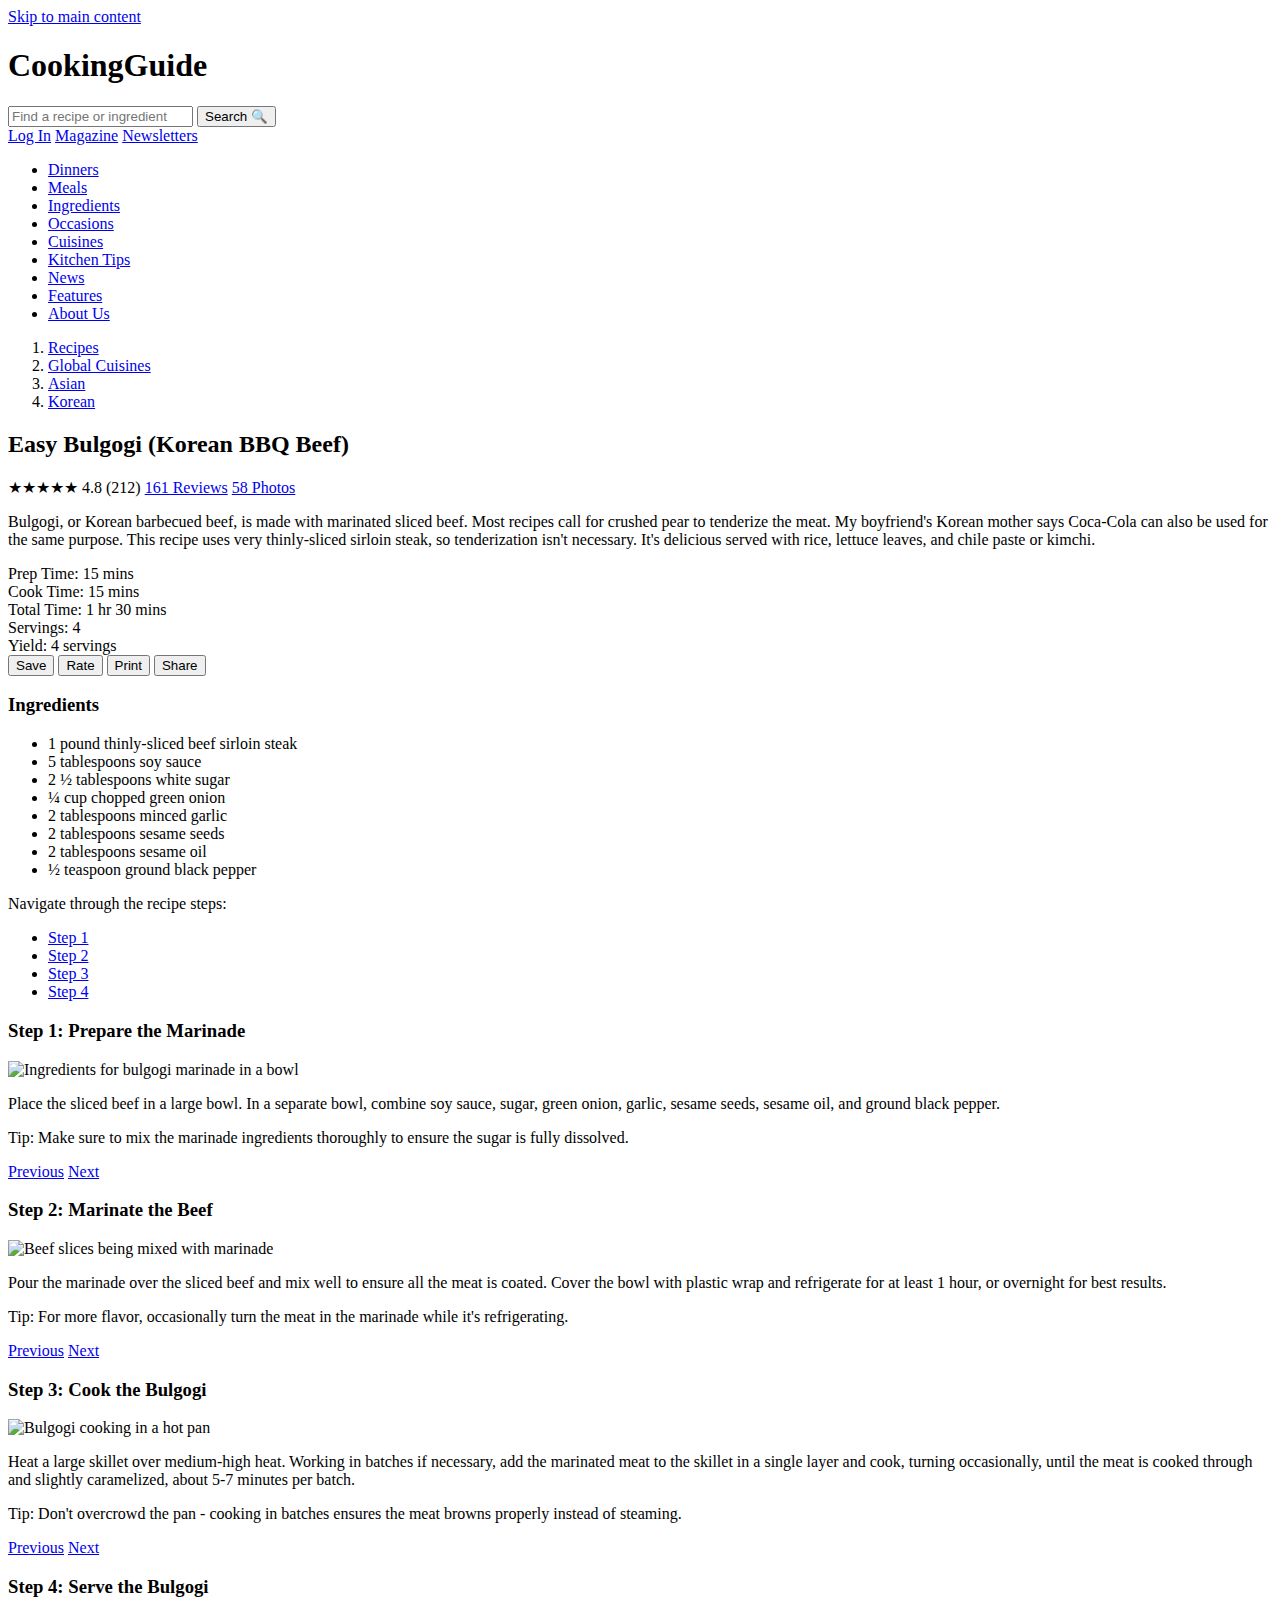
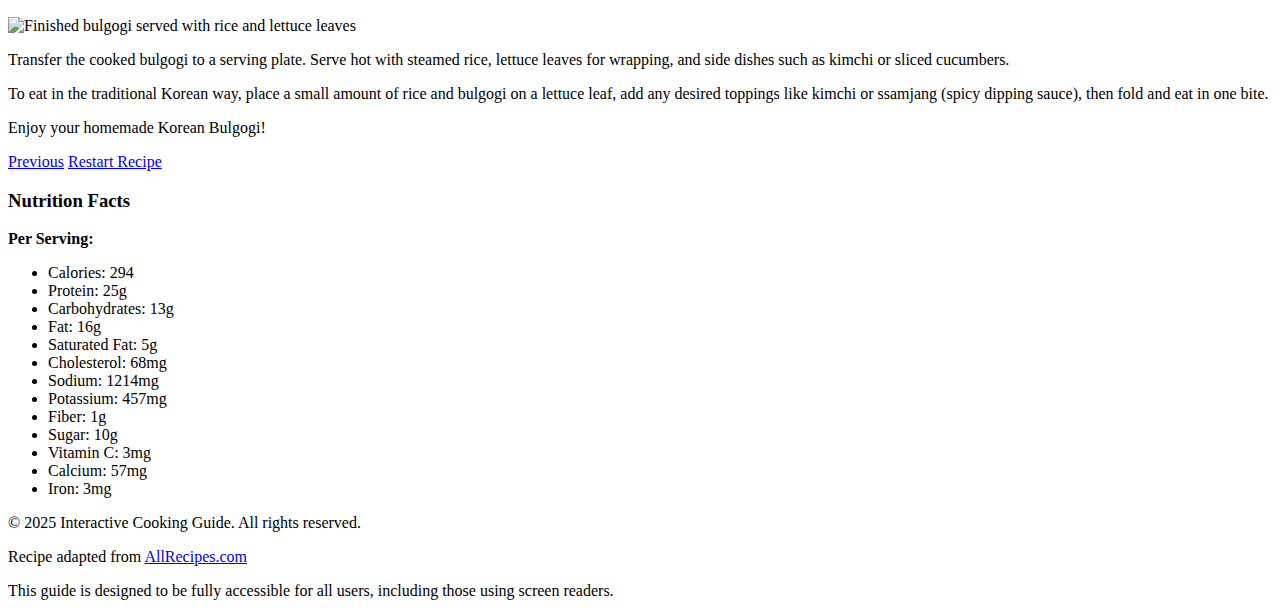
==== cooking_guide/index.html @ 0dde16ce "Added html structure for cooking guide" ====
<!DOCTYPE html>
<html lang="en">
<head>
    <meta charset="UTF-8">
    <meta name="viewport" content="width=device-width, initial-scale=1.0">
    <title>Interactive Cooking Guide - Easy Bulgogi (Korean BBQ Beef)</title>
    <meta name="description" content="An accessible, step-by-step guide to cooking delicious Korean Bulgogi">
    <link rel="stylesheet" href="styles.css">
</head>
<body>
    <!-- Skip to main content link for accessibility -->
    <a href="#main-content" class="skip-link">Skip to main content</a>

    <header id="page-header">
        <div class="container">
            <div class="header-top">
                <div class="logo">
                    <h1>CookingGuide</h1>
                </div>
                <div class="search-bar">
                    <form role="search" aria-label="Site">
                        <input type="search" placeholder="Find a recipe or ingredient" aria-label="Search for recipes">
                        <button type="submit" aria-label="Submit search">
                            <span class="sr-only">Search</span>
                            🔍
                        </button>
                    </form>
                </div>
                <div class="user-actions">
                    <a href="#" class="user-action-link">Log In</a>
                    <a href="#" class="user-action-link">Magazine</a>
                    <a href="#" class="user-action-link">Newsletters</a>
                </div>
            </div>
            <nav class="main-nav" aria-label="Main">
                <ul class="nav-list">
                    <li><a href="#" class="nav-link">Dinners</a></li>
                    <li><a href="#" class="nav-link">Meals</a></li>
                    <li><a href="#" class="nav-link">Ingredients</a></li>
                    <li><a href="#" class="nav-link">Occasions</a></li>
                    <li><a href="#" class="nav-link">Cuisines</a></li>
                    <li><a href="#" class="nav-link">Kitchen Tips</a></li>
                    <li><a href="#" class="nav-link">News</a></li>
                    <li><a href="#" class="nav-link">Features</a></li>
                    <li><a href="#" class="nav-link">About Us</a></li>
                </ul>
            </nav>
        </div>
    </header>

    <div class="breadcrumb-nav">
        <div class="container">
            <nav aria-label="Breadcrumb">
                <ol class="breadcrumb-list">
                    <li><a href="#">Recipes</a></li>
                    <li><a href="#">Global Cuisines</a></li>
                    <li><a href="#">Asian</a></li>
                    <li><a href="#">Korean</a></li>
                </ol>
            </nav>
        </div>
    </div>

    <main id="main-content">
        <article class="recipe" itemscope itemtype="https://schema.org/Recipe">
            <header class="recipe-header">
                <div class="container">
                    <h2 itemprop="name">Easy Bulgogi (Korean BBQ Beef)</h2>
                    
                    <div class="recipe-rating">
                        <span class="stars">★★★★★</span>
                        <span class="rating-value" itemprop="ratingValue">4.8</span>
                        <span class="rating-count">(212)</span>
                        <a href="#" class="reviews-link">161 Reviews</a>
                        <a href="#" class="photos-link">58 Photos</a>
                    </div>
                    
                    <p class="recipe-intro" itemprop="description">Bulgogi, or Korean barbecued beef, is made with marinated sliced beef. Most recipes call for crushed pear to tenderize the meat. My boyfriend's Korean mother says Coca-Cola can also be used for the same purpose. This recipe uses very thinly-sliced sirloin steak, so tenderization isn't necessary. It's delicious served with rice, lettuce leaves, and chile paste or kimchi.</p>
                    
                    <div class="recipe-meta">
                        <div class="meta-item" itemprop="prepTime" content="PT15M">
                            <span class="meta-label">Prep Time:</span>
                            <span class="meta-value">15 mins</span>
                        </div>
                        <div class="meta-item" itemprop="cookTime" content="PT15M">
                            <span class="meta-label">Cook Time:</span>
                            <span class="meta-value">15 mins</span>
                        </div>
                        <div class="meta-item" itemprop="totalTime" content="PT1H30M">
                            <span class="meta-label">Total Time:</span>
                            <span class="meta-value">1 hr 30 mins</span>
                        </div>
                        <div class="meta-item">
                            <span class="meta-label">Servings:</span>
                            <span class="meta-value" itemprop="recipeYield">4</span>
                        </div>
                        <div class="meta-item">
                            <span class="meta-label">Yield:</span>
                            <span class="meta-value">4 servings</span>
                        </div>
                    </div>
                    
                    <div class="recipe-actions">
                        <button class="action-button save-button">Save</button>
                        <button class="action-button rate-button">Rate</button>
                        <button class="action-button print-button">Print</button>
                        <button class="action-button share-button">Share</button>
                    </div>
                </div>
            </header>

            <!-- Recipe ingredients -->
            <section id="ingredients" class="recipe-section">
                <div class="container">
                    <h3>Ingredients</h3>
                    <ul class="ingredients-list" itemprop="recipeIngredient">
                        <li>1 pound thinly-sliced beef sirloin steak</li>
                        <li>5 tablespoons soy sauce</li>
                        <li>2 ½ tablespoons white sugar</li>
                        <li>¼ cup chopped green onion</li>
                        <li>2 tablespoons minced garlic</li>
                        <li>2 tablespoons sesame seeds</li>
                        <li>2 tablespoons sesame oil</li>
                        <li>½ teaspoon ground black pepper</li>
                    </ul>
                </div>
            </section>

            <!-- Step navigation -->
            <nav class="step-navigation" aria-label="Recipe steps navigation">
                <div class="container">
                    <p>Navigate through the recipe steps:</p>
                    <ul class="step-nav-list">
                        <li><a href="#step1" class="step-link" aria-current="page">Step 1</a></li>
                        <li><a href="#step2" class="step-link">Step 2</a></li>
                        <li><a href="#step3" class="step-link">Step 3</a></li>
                        <li><a href="#step4" class="step-link">Step 4</a></li>
                    </ul>
                </div>
            </nav>

            <!-- Recipe steps -->
            <div class="steps-container">
                <!-- Step 1 - Visible by default -->
                <section id="step1" class="step" tabindex="-1" itemprop="recipeInstructions">
                    <div class="container">
                        <h3>Step 1: Prepare the Marinade</h3>
                        <div class="step-content">
                            <div class="step-image">
                                <img src="assets/step1.jpg" alt="Ingredients for bulgogi marinade in a bowl" width="400" height="300">
                            </div>
                            <div class="step-instructions">
                                <p>Place the sliced beef in a large bowl. In a separate bowl, combine soy sauce, sugar, green onion, garlic, sesame seeds, sesame oil, and ground black pepper.</p>
                                <p>Tip: Make sure to mix the marinade ingredients thoroughly to ensure the sugar is fully dissolved.</p>
                            </div>
                        </div>
                        <div class="step-navigation-controls">
                            <a href="#step1" class="nav-button prev" aria-label="Current step: Step 1" tabindex="0">Previous</a>
                            <a href="#step2" class="nav-button next" aria-label="Go to Step 2" tabindex="0">Next</a>
                        </div>
                    </div>
                </section>

                <!-- Step 2 - Hidden by default -->
                <section id="step2" class="step" tabindex="-1" aria-hidden="true" itemprop="recipeInstructions">
                    <div class="container">
                        <h3>Step 2: Marinate the Beef</h3>
                        <div class="step-content">
                            <div class="step-image">
                                <img src="/placeholder.svg?height=300&width=400" alt="Beef slices being mixed with marinade" width="400" height="300">
                            </div>
                            <div class="step-instructions">
                                <p>Pour the marinade over the sliced beef and mix well to ensure all the meat is coated. Cover the bowl with plastic wrap and refrigerate for at least 1 hour, or overnight for best results.</p>
                                <p>Tip: For more flavor, occasionally turn the meat in the marinade while it's refrigerating.</p>
                            </div>
                        </div>
                        <div class="step-navigation-controls">
                            <a href="#step1" class="nav-button prev" aria-label="Go back to Step 1" tabindex="0">Previous</a>
                            <a href="#step3" class="nav-button next" aria-label="Go to Step 3" tabindex="0">Next</a>
                        </div>
                    </div>
                </section>

                <!-- Step 3 - Hidden by default -->
                <section id="step3" class="step" tabindex="-1" aria-hidden="true" itemprop="recipeInstructions">
                    <div class="container">
                        <h3>Step 3: Cook the Bulgogi</h3>
                        <div class="step-content">
                            <div class="step-image">
                                <img src="/placeholder.svg?height=300&width=400" alt="Bulgogi cooking in a hot pan" width="400" height="300">
                            </div>
                            <div class="step-instructions">
                                <p>Heat a large skillet over medium-high heat. Working in batches if necessary, add the marinated meat to the skillet in a single layer and cook, turning occasionally, until the meat is cooked through and slightly caramelized, about 5-7 minutes per batch.</p>
                                <p>Tip: Don't overcrowd the pan - cooking in batches ensures the meat browns properly instead of steaming.</p>
                            </div>
                        </div>
                        <div class="step-navigation-controls">
                            <a href="#step2" class="nav-button prev" aria-label="Go back to Step 2" tabindex="0">Previous</a>
                            <a href="#step4" class="nav-button next" aria-label="Go to Step 4" tabindex="0">Next</a>
                        </div>
                    </div>
                </section>

                <!-- Step 4 - Hidden by default -->
                <section id="step4" class="step" tabindex="-1" aria-hidden="true" itemprop="recipeInstructions">
                    <div class="container">
                        <h3>Step 4: Serve the Bulgogi</h3>
                        <div class="step-content">
                            <div class="step-image">
                                <img src="/placeholder.svg?height=300&width=400" alt="Finished bulgogi served with rice and lettuce leaves" width="400" height="300">
                            </div>
                            <div class="step-instructions">
                                <p>Transfer the cooked bulgogi to a serving plate. Serve hot with steamed rice, lettuce leaves for wrapping, and side dishes such as kimchi or sliced cucumbers.</p>
                                <p>To eat in the traditional Korean way, place a small amount of rice and bulgogi on a lettuce leaf, add any desired toppings like kimchi or ssamjang (spicy dipping sauce), then fold and eat in one bite.</p>
                                <p>Enjoy your homemade Korean Bulgogi!</p>
                            </div>
                        </div>
                        <div class="step-navigation-controls">
                            <a href="#step3" class="nav-button prev" aria-label="Go back to Step 3" tabindex="0">Previous</a>
                            <a href="#step1" class="nav-button restart" aria-label="Restart recipe from Step 1" tabindex="0">Restart Recipe</a>
                        </div>
                    </div>
                </section>
            </div>

            <!-- Nutrition Facts -->
            <section id="nutrition" class="recipe-section">
                <div class="container">
                    <h3>Nutrition Facts</h3>
                    <div class="nutrition-facts" itemprop="nutrition" itemscope itemtype="https://schema.org/NutritionInformation">
                        <p><strong>Per Serving:</strong></p>
                        <ul class="nutrition-list">
                            <li><span class="nutrient-label">Calories:</span> <span itemprop="calories">294</span></li>
                            <li><span class="nutrient-label">Protein:</span> <span itemprop="proteinContent">25g</span></li>
                            <li><span class="nutrient-label">Carbohydrates:</span> <span itemprop="carbohydrateContent">13g</span></li>
                            <li><span class="nutrient-label">Fat:</span> <span itemprop="fatContent">16g</span></li>
                            <li><span class="nutrient-label">Saturated Fat:</span> <span itemprop="saturatedFatContent">5g</span></li>
                            <li><span class="nutrient-label">Cholesterol:</span> <span itemprop="cholesterolContent">68mg</span></li>
                            <li><span class="nutrient-label">Sodium:</span> <span itemprop="sodiumContent">1214mg</span></li>
                            <li><span class="nutrient-label">Potassium:</span> <span>457mg</span></li>
                            <li><span class="nutrient-label">Fiber:</span> <span itemprop="fiberContent">1g</span></li>
                            <li><span class="nutrient-label">Sugar:</span> <span itemprop="sugarContent">10g</span></li>
                            <li><span class="nutrient-label">Vitamin C:</span> <span>3mg</span></li>
                            <li><span class="nutrient-label">Calcium:</span> <span>57mg</span></li>
                            <li><span class="nutrient-label">Iron:</span> <span>3mg</span></li>
                        </ul>
                    </div>
                </div>
            </section>
        </article>
    </main>

    <footer id="page-footer">
        <div class="container">
            <p>&copy; 2025 Interactive Cooking Guide. All rights reserved.</p>
            <p>Recipe adapted from <a href="https://www.allrecipes.com/recipe/246172/easy-bulgogi-korean-bbq-beef/" target="_blank" rel="noopener">AllRecipes.com</a></p>
            <p>This guide is designed to be fully accessible for all users, including those using screen readers.</p>
        </div>
    </footer>
</body>
</html>
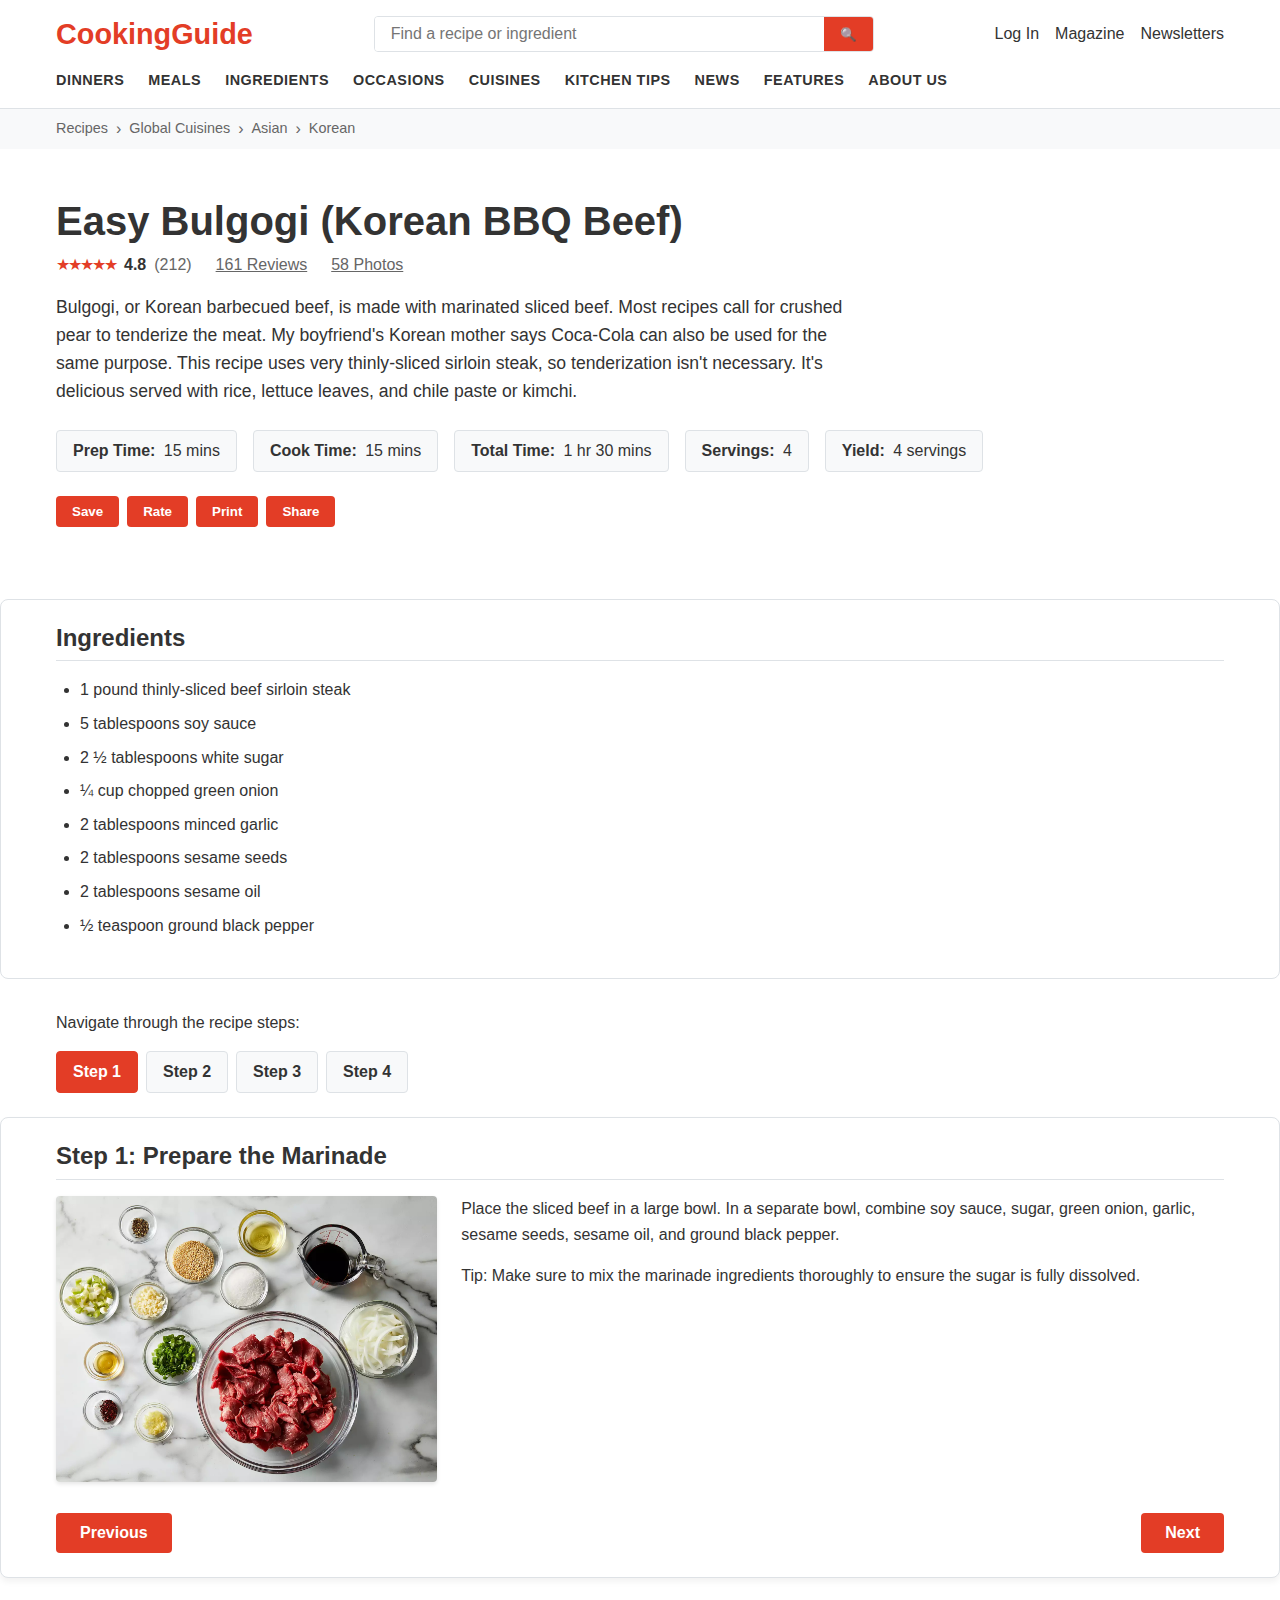
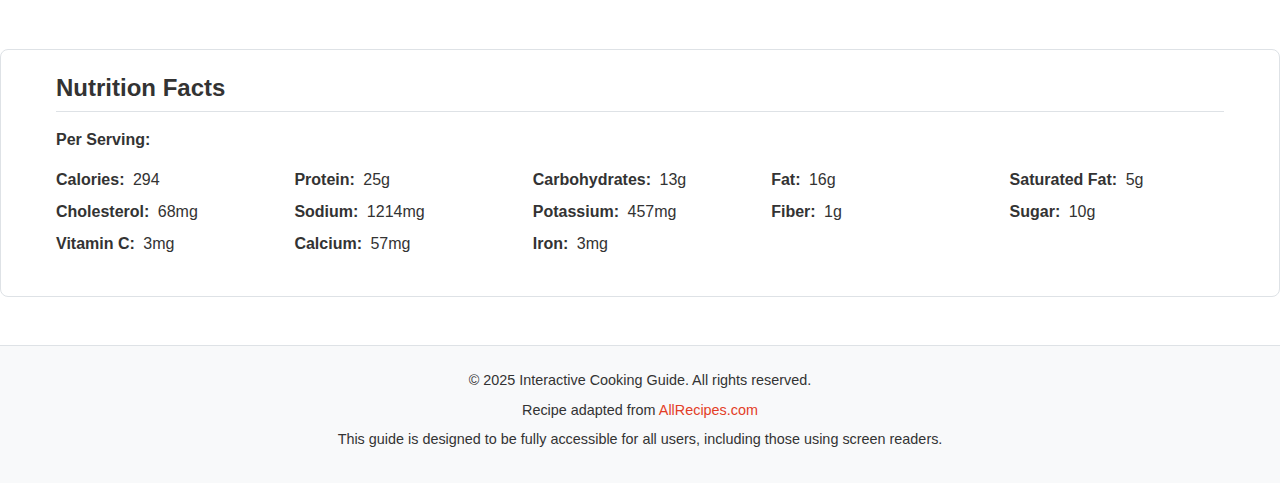
==== commit 5f2b7380: "Connected assets and added css styling" ====
--- a/cooking_guide/index.html
+++ b/cooking_guide/index.html
@@ -141,33 +141,13 @@
 
             <!-- Recipe steps -->
             <div class="steps-container">
-                <!-- Step 1 - Visible by default -->
-                <section id="step1" class="step" tabindex="-1" itemprop="recipeInstructions">
-                    <div class="container">
-                        <h3>Step 1: Prepare the Marinade</h3>
-                        <div class="step-content">
-                            <div class="step-image">
-                                <img src="assets/step1.jpg" alt="Ingredients for bulgogi marinade in a bowl" width="400" height="300">
-                            </div>
-                            <div class="step-instructions">
-                                <p>Place the sliced beef in a large bowl. In a separate bowl, combine soy sauce, sugar, green onion, garlic, sesame seeds, sesame oil, and ground black pepper.</p>
-                                <p>Tip: Make sure to mix the marinade ingredients thoroughly to ensure the sugar is fully dissolved.</p>
-                            </div>
-                        </div>
-                        <div class="step-navigation-controls">
-                            <a href="#step1" class="nav-button prev" aria-label="Current step: Step 1" tabindex="0">Previous</a>
-                            <a href="#step2" class="nav-button next" aria-label="Go to Step 2" tabindex="0">Next</a>
-                        </div>
-                    </div>
-                </section>
-
                 <!-- Step 2 - Hidden by default -->
                 <section id="step2" class="step" tabindex="-1" aria-hidden="true" itemprop="recipeInstructions">
                     <div class="container">
                         <h3>Step 2: Marinate the Beef</h3>
                         <div class="step-content">
                             <div class="step-image">
-                                <img src="/placeholder.svg?height=300&width=400" alt="Beef slices being mixed with marinade" width="400" height="300">
+                                <img src="assets/step2.jpg" alt="Beef slices being mixed with marinade" width="400" height="300">
                             </div>
                             <div class="step-instructions">
                                 <p>Pour the marinade over the sliced beef and mix well to ensure all the meat is coated. Cover the bowl with plastic wrap and refrigerate for at least 1 hour, or overnight for best results.</p>
@@ -187,7 +167,7 @@
                         <h3>Step 3: Cook the Bulgogi</h3>
                         <div class="step-content">
                             <div class="step-image">
-                                <img src="/placeholder.svg?height=300&width=400" alt="Bulgogi cooking in a hot pan" width="400" height="300">
+                                <img src="assets/step3.jpg" alt="Bulgogi cooking in a hot pan" width="400" height="300">
                             </div>
                             <div class="step-instructions">
                                 <p>Heat a large skillet over medium-high heat. Working in batches if necessary, add the marinated meat to the skillet in a single layer and cook, turning occasionally, until the meat is cooked through and slightly caramelized, about 5-7 minutes per batch.</p>
@@ -207,7 +187,7 @@
                         <h3>Step 4: Serve the Bulgogi</h3>
                         <div class="step-content">
                             <div class="step-image">
-                                <img src="/placeholder.svg?height=300&width=400" alt="Finished bulgogi served with rice and lettuce leaves" width="400" height="300">
+                                <img src="assets/step4.jpg" alt="Finished bulgogi served with rice and lettuce leaves" width="400" height="300">
                             </div>
                             <div class="step-instructions">
                                 <p>Transfer the cooked bulgogi to a serving plate. Serve hot with steamed rice, lettuce leaves for wrapping, and side dishes such as kimchi or sliced cucumbers.</p>
@@ -218,6 +198,26 @@
                         <div class="step-navigation-controls">
                             <a href="#step3" class="nav-button prev" aria-label="Go back to Step 3" tabindex="0">Previous</a>
                             <a href="#step1" class="nav-button restart" aria-label="Restart recipe from Step 1" tabindex="0">Restart Recipe</a>
+                        </div>
+                    </div>
+                </section>
+                
+                <!-- Step 1 - Visible by default (MOVED TO END) -->
+                <section id="step1" class="step" tabindex="-1" itemprop="recipeInstructions">
+                    <div class="container">
+                        <h3>Step 1: Prepare the Marinade</h3>
+                        <div class="step-content">
+                            <div class="step-image">
+                                <img src="assets/step1.jpg" alt="Ingredients for bulgogi marinade in a bowl" width="400" height="300">
+                            </div>
+                            <div class="step-instructions">
+                                <p>Place the sliced beef in a large bowl. In a separate bowl, combine soy sauce, sugar, green onion, garlic, sesame seeds, sesame oil, and ground black pepper.</p>
+                                <p>Tip: Make sure to mix the marinade ingredients thoroughly to ensure the sugar is fully dissolved.</p>
+                            </div>
+                        </div>
+                        <div class="step-navigation-controls">
+                            <a href="#step1" class="nav-button prev" aria-label="Current step: Step 1" tabindex="0">Previous</a>
+                            <a href="#step2" class="nav-button next" aria-label="Go to Step 2" tabindex="0">Next</a>
                         </div>
                     </div>
                 </section>
--- a/cooking_guide/styles.css
+++ b/cooking_guide/styles.css
@@ -0,0 +1,637 @@
+/* ---------- Base Styles ---------- */
+:root {
+    /* Color variables */
+    --color-primary: #e33d26;
+    --color-primary-dark: #c73520;
+    --color-primary-light: #f15a46;
+    --color-secondary: #f8f9fa;
+    --color-text: #333333;
+    --color-text-light: #666666;
+    --color-background: #ffffff;
+    --color-background-alt: #f8f9fa;
+    --color-border: #dee2e6;
+    --color-focus: #e33d26;
+    
+    /* Spacing variables */
+    --spacing-xs: 0.25rem;
+    --spacing-sm: 0.5rem;
+    --spacing-md: 1rem;
+    --spacing-lg: 1.5rem;
+    --spacing-xl: 2rem;
+    --spacing-xxl: 3rem;
+    
+    /* Typography variables */
+    --font-family-base: -apple-system, BlinkMacSystemFont, "Segoe UI", Roboto, Oxygen, Ubuntu, Cantarell, "Open Sans", "Helvetica Neue", sans-serif;
+    --font-size-base: 1rem;
+    --line-height-base: 1.5;
+}
+
+/* Reset and base styles */
+* {
+    box-sizing: border-box;
+    margin: 0;
+    padding: 0;
+}
+
+html {
+    font-size: 16px;
+    scroll-behavior: smooth;
+}
+
+body {
+    font-family: var(--font-family-base);
+    font-size: var(--font-size-base);
+    line-height: var(--line-height-base);
+    color: var(--color-text);
+    background-color: var(--color-background);
+}
+
+/* Container for consistent width and padding */
+.container {
+    width: 100%;
+    max-width: 1200px;
+    margin: 0 auto;
+    padding: 0 var(--spacing-md);
+}
+
+/* ---------- Typography ---------- */
+h1, h2, h3, h4, h5, h6 {
+    margin-bottom: var(--spacing-md);
+    line-height: 1.2;
+    color: var(--color-text);
+}
+
+h1 {
+    font-size: 2rem;
+    color: var(--color-primary);
+}
+
+h2 {
+    font-size: 2.5rem;
+    margin-bottom: var(--spacing-sm);
+}
+
+h3 {
+    font-size: 1.5rem;
+    margin-bottom: var(--spacing-md);
+    border-bottom: 1px solid var(--color-border);
+    padding-bottom: var(--spacing-sm);
+}
+
+p {
+    margin-bottom: var(--spacing-md);
+}
+
+ul, ol {
+    margin-bottom: var(--spacing-md);
+    padding-left: var(--spacing-lg);
+}
+
+a {
+    color: var(--color-primary);
+    text-decoration: none;
+}
+
+a:hover, a:focus {
+    text-decoration: underline;
+}
+
+/* ---------- Accessibility ---------- */
+/* Skip link for keyboard users */
+.skip-link {
+    position: absolute;
+    top: -40px;
+    left: 0;
+    background: var(--color-primary);
+    color: white;
+    padding: var(--spacing-sm) var(--spacing-md);
+    z-index: 100;
+    transition: top 0.3s;
+}
+
+.skip-link:focus {
+    top: 0;
+}
+
+/* Focus styles for keyboard navigation */
+a:focus,
+button:focus,
+[tabindex="0"]:focus {
+    outline: 3px solid var(--color-focus);
+    outline-offset: 3px;
+}
+
+/* ---------- Header & Navigation ---------- */
+#page-header {
+    background-color: var(--color-background);
+    border-bottom: 1px solid var(--color-border);
+    padding: var(--spacing-md) 0;
+}
+
+.header-top {
+    display: flex;
+    justify-content: space-between;
+    align-items: center;
+    margin-bottom: var(--spacing-md);
+    flex-wrap: wrap;
+}
+
+.logo h1 {
+    margin: 0;
+    font-size: 1.8rem;
+}
+
+.search-bar {
+    flex-grow: 1;
+    max-width: 500px;
+    margin: 0 var(--spacing-lg);
+}
+
+.search-bar form {
+    display: flex;
+    border: 1px solid var(--color-border);
+    border-radius: 4px;
+    overflow: hidden;
+}
+
+.search-bar input {
+    flex-grow: 1;
+    padding: var(--spacing-sm) var(--spacing-md);
+    border: none;
+    font-size: 1rem;
+}
+
+.search-bar button {
+    background-color: var(--color-primary);
+    color: white;
+    border: none;
+    padding: var(--spacing-sm) var(--spacing-md);
+    cursor: pointer;
+}
+
+.user-actions {
+    display: flex;
+    gap: var(--spacing-md);
+}
+
+.user-action-link {
+    color: var(--color-text);
+    font-weight: 500;
+}
+
+.main-nav {
+    margin-top: var(--spacing-md);
+}
+
+.nav-list {
+    display: flex;
+    list-style: none;
+    padding: 0;
+    margin: 0;
+    gap: var(--spacing-lg);
+    flex-wrap: wrap;
+}
+
+.nav-link {
+    color: var(--color-text);
+    font-weight: 600;
+    text-transform: uppercase;
+    font-size: 0.9rem;
+    letter-spacing: 0.5px;
+}
+
+.nav-link:hover {
+    color: var(--color-primary);
+    text-decoration: none;
+}
+
+/* Breadcrumb navigation */
+.breadcrumb-nav {
+    background-color: var(--color-background-alt);
+    padding: var(--spacing-sm) 0;
+    margin-bottom: var(--spacing-lg);
+}
+
+.breadcrumb-list {
+    display: flex;
+    list-style: none;
+    padding: 0;
+    margin: 0;
+    gap: var(--spacing-sm);
+}
+
+.breadcrumb-list li {
+    display: flex;
+    align-items: center;
+}
+
+.breadcrumb-list li:not(:last-child)::after {
+    content: "›";
+    margin-left: var(--spacing-sm);
+    color: var(--color-text-light);
+}
+
+.breadcrumb-list a {
+    color: var(--color-text-light);
+    font-size: 0.9rem;
+}
+
+.breadcrumb-list a:hover {
+    color: var(--color-primary);
+}
+
+/* ---------- Footer ---------- */
+#page-footer {
+    background-color: var(--color-background-alt);
+    color: var(--color-text);
+    padding: var(--spacing-lg) 0;
+    text-align: center;
+    margin-top: var(--spacing-xxl);
+    border-top: 1px solid var(--color-border);
+}
+
+#page-footer p {
+    margin-bottom: var(--spacing-sm);
+    font-size: 0.9rem;
+}
+
+/* ---------- Recipe Header ---------- */
+.recipe-header {
+    background-color: var(--color-background);
+    padding: var(--spacing-lg) 0;
+    margin-bottom: var(--spacing-lg);
+}
+
+.recipe-rating {
+    display: flex;
+    align-items: center;
+    gap: var(--spacing-sm);
+    margin-bottom: var(--spacing-md);
+    flex-wrap: wrap;
+}
+
+.stars {
+    color: var(--color-primary);
+    letter-spacing: -2px;
+}
+
+.rating-value {
+    font-weight: bold;
+}
+
+.rating-count {
+    color: var(--color-text-light);
+}
+
+.reviews-link, .photos-link {
+    margin-left: var(--spacing-md);
+    color: var(--color-text-light);
+    text-decoration: underline;
+}
+
+.recipe-intro {
+    font-size: 1.1rem;
+    line-height: 1.6;
+    margin-bottom: var(--spacing-lg);
+    max-width: 800px;
+}
+
+.recipe-meta {
+    display: flex;
+    flex-wrap: wrap;
+    gap: var(--spacing-md);
+    margin-bottom: var(--spacing-lg);
+}
+
+.meta-item {
+    background-color: var(--color-background-alt);
+    padding: var(--spacing-sm) var(--spacing-md);
+    border-radius: 4px;
+    border: 1px solid var(--color-border);
+}
+
+.meta-label {
+    font-weight: bold;
+    color: var(--color-text);
+    margin-right: var(--spacing-xs);
+}
+
+.recipe-actions {
+    display: flex;
+    gap: var(--spacing-sm);
+    margin-bottom: var(--spacing-lg);
+    flex-wrap: wrap;
+}
+
+.action-button {
+    background-color: var(--color-primary);
+    color: white;
+    border: none;
+    padding: var(--spacing-sm) var(--spacing-md);
+    border-radius: 4px;
+    font-weight: bold;
+    cursor: pointer;
+    display: flex;
+    align-items: center;
+    gap: var(--spacing-xs);
+}
+
+.action-button:hover {
+    background-color: var(--color-primary-dark);
+}
+
+/* ---------- Recipe Sections ---------- */
+.recipe-section {
+    margin-bottom: var(--spacing-xl);
+    padding: var(--spacing-lg);
+    background-color: var(--color-background);
+    border-radius: 8px;
+    border: 1px solid var(--color-border);
+}
+
+.ingredients-list li {
+    margin-bottom: var(--spacing-sm);
+    line-height: 1.6;
+}
+
+.nutrition-facts {
+    margin-top: var(--spacing-md);
+}
+
+.nutrition-list {
+    display: grid;
+    grid-template-columns: repeat(auto-fill, minmax(200px, 1fr));
+    gap: var(--spacing-sm) var(--spacing-lg);
+    list-style: none;
+    padding: 0;
+}
+
+.nutrient-label {
+    font-weight: bold;
+    margin-right: var(--spacing-xs);
+}
+
+/* ---------- Step Navigation ---------- */
+.step-navigation {
+    margin-bottom: var(--spacing-lg);
+}
+
+.step-nav-list {
+    display: flex;
+    flex-wrap: wrap;
+    gap: var(--spacing-sm);
+    list-style: none;
+    padding: 0;
+    margin: var(--spacing-md) 0;
+}
+
+.step-link {
+    display: inline-block;
+    padding: var(--spacing-sm) var(--spacing-md);
+    background-color: var(--color-background-alt);
+    color: var(--color-text);
+    text-decoration: none;
+    border-radius: 4px;
+    font-weight: bold;
+    border: 1px solid var(--color-border);
+    transition: background-color 0.3s, transform 0.2s;
+}
+
+.step-link:hover,
+.step-link:focus {
+    background-color: var(--color-primary-light);
+    color: white;
+    transform: translateY(-2px);
+    text-decoration: none;
+}
+
+/* Current step indicator */
+.step-link[aria-current="page"] {
+    background-color: var(--color-primary);
+    color: white;
+    border-color: var(--color-primary);
+}
+
+/* ---------- Recipe Steps ---------- */
+.steps-container {
+    position: relative;
+    margin-bottom: var(--spacing-xl);
+    min-height: 500px; /* Add minimum height to prevent layout shifts */
+}
+
+.step {
+    background-color: white;
+    border: 1px solid var(--color-border);
+    border-radius: 8px;
+    padding: var(--spacing-lg);
+    margin-bottom: var(--spacing-lg);
+    box-shadow: 0 4px 6px rgba(0, 0, 0, 0.05);
+    transition: opacity 0.3s, transform 0.3s;
+    
+    /* Position all steps absolutely to stack them */
+    position: absolute;
+    top: 0;
+    left: 0;
+    right: 0;
+    
+    /* Hide all steps by default */
+    opacity: 0;
+    pointer-events: none;
+    transform: translateY(10px);
+    visibility: hidden;
+    z-index: 1;
+}
+
+/* Show the first step by default when no step is targeted */
+#step1:not(:target) {
+    opacity: 1;
+    pointer-events: auto;
+    transform: translateY(0);
+    visibility: visible;
+    z-index: 2;
+}
+
+/* When any step is targeted, hide step1 */
+.step:target ~ #step1 {
+    opacity: 0;
+    pointer-events: none;
+    visibility: hidden;
+    z-index: 1;
+}
+
+/* Show the targeted step */
+.step:target {
+    opacity: 1;
+    pointer-events: auto;
+    transform: translateY(0);
+    visibility: visible;
+    z-index: 2;
+}
+
+/* For screen readers - completely hide non-visible steps */
+.step:not(:target):not(#step1),
+.step:target ~ #step1 {
+    display: none;
+}
+
+/* Exception for the first step when no step is targeted */
+#step1:not(:target) {
+    display: block;
+}
+
+/* Step content layout */
+.step-content {
+    display: flex;
+    flex-direction: column;
+    gap: var(--spacing-lg);
+    margin-bottom: var(--spacing-lg);
+}
+
+.step-image {
+    flex: 1;
+    min-width: 0;
+}
+
+.step-image img {
+    width: 100%;
+    height: auto;
+    border-radius: 4px;
+    box-shadow: 0 2px 4px rgba(0, 0, 0, 0.1);
+}
+
+.step-instructions {
+    flex: 2;
+    min-width: 0;
+}
+
+.step-instructions p {
+    line-height: 1.6;
+}
+
+/* Step navigation controls */
+.step-navigation-controls {
+    display: flex;
+    justify-content: space-between;
+    margin-top: var(--spacing-lg);
+}
+
+.nav-button {
+    display: inline-block;
+    padding: var(--spacing-sm) var(--spacing-lg);
+    background-color: var(--color-primary);
+    color: white;
+    text-decoration: none;
+    border-radius: 4px;
+    font-weight: bold;
+    transition: background-color 0.3s, transform 0.2s;
+}
+
+.nav-button:hover,
+.nav-button:focus {
+    background-color: var(--color-primary-dark);
+    transform: translateY(-2px);
+    text-decoration: none;
+}
+
+.nav-button.restart {
+    background-color: var(--color-text-light);
+}
+
+.nav-button.restart:hover,
+.nav-button.restart:focus {
+    background-color: var(--color-text);
+}
+
+/* ---------- Responsive Design ---------- */
+@media (min-width: 768px) {
+    .step-content {
+        flex-direction: row;
+    }
+    
+    .step-image {
+        max-width: 40%;
+    }
+}
+
+@media (max-width: 767px) {
+    .header-top {
+        flex-direction: column;
+        align-items: stretch;
+        gap: var(--spacing-md);
+    }
+    
+    .search-bar {
+        margin: var(--spacing-sm) 0;
+        max-width: 100%;
+    }
+    
+    .user-actions {
+        justify-content: center;
+    }
+    
+    .nav-list {
+        justify-content: center;
+        gap: var(--spacing-md);
+    }
+    
+    h1 {
+        font-size: 1.8rem;
+        text-align: center;
+    }
+    
+    h2 {
+        font-size: 1.75rem;
+    }
+    
+    h3 {
+        font-size: 1.25rem;
+    }
+    
+    .recipe-meta {
+        flex-direction: column;
+        align-items: center;
+        gap: var(--spacing-sm);
+    }
+    
+    .meta-item {
+        width: 100%;
+        max-width: 300px;
+    }
+    
+    .recipe-actions {
+        justify-content: center;
+    }
+    
+    .step {
+        padding: var(--spacing-md);
+    }
+    
+    .nutrition-list {
+        grid-template-columns: 1fr;
+    }
+}
+
+/* ---------- Screen Reader Specific ---------- */
+/* Hide elements visually but keep them accessible to screen readers */
+.sr-only {
+    position: absolute;
+    width: 1px;
+    height: 1px;
+    padding: 0;
+    margin: -1px;
+    overflow: hidden;
+    clip: rect(0, 0, 0, 0);
+    white-space: nowrap;
+    border-width: 0;
+}
+
+/* For screen readers - completely hide non-visible steps */
+.step:not(:target):not(#step1),
+.step:target ~ #step1 {
+    display: none;
+}
+
+/* Exception for the first step when no step is targeted */
+#step1:not(.step:target ~ #step1) {
+    display: block;
+}